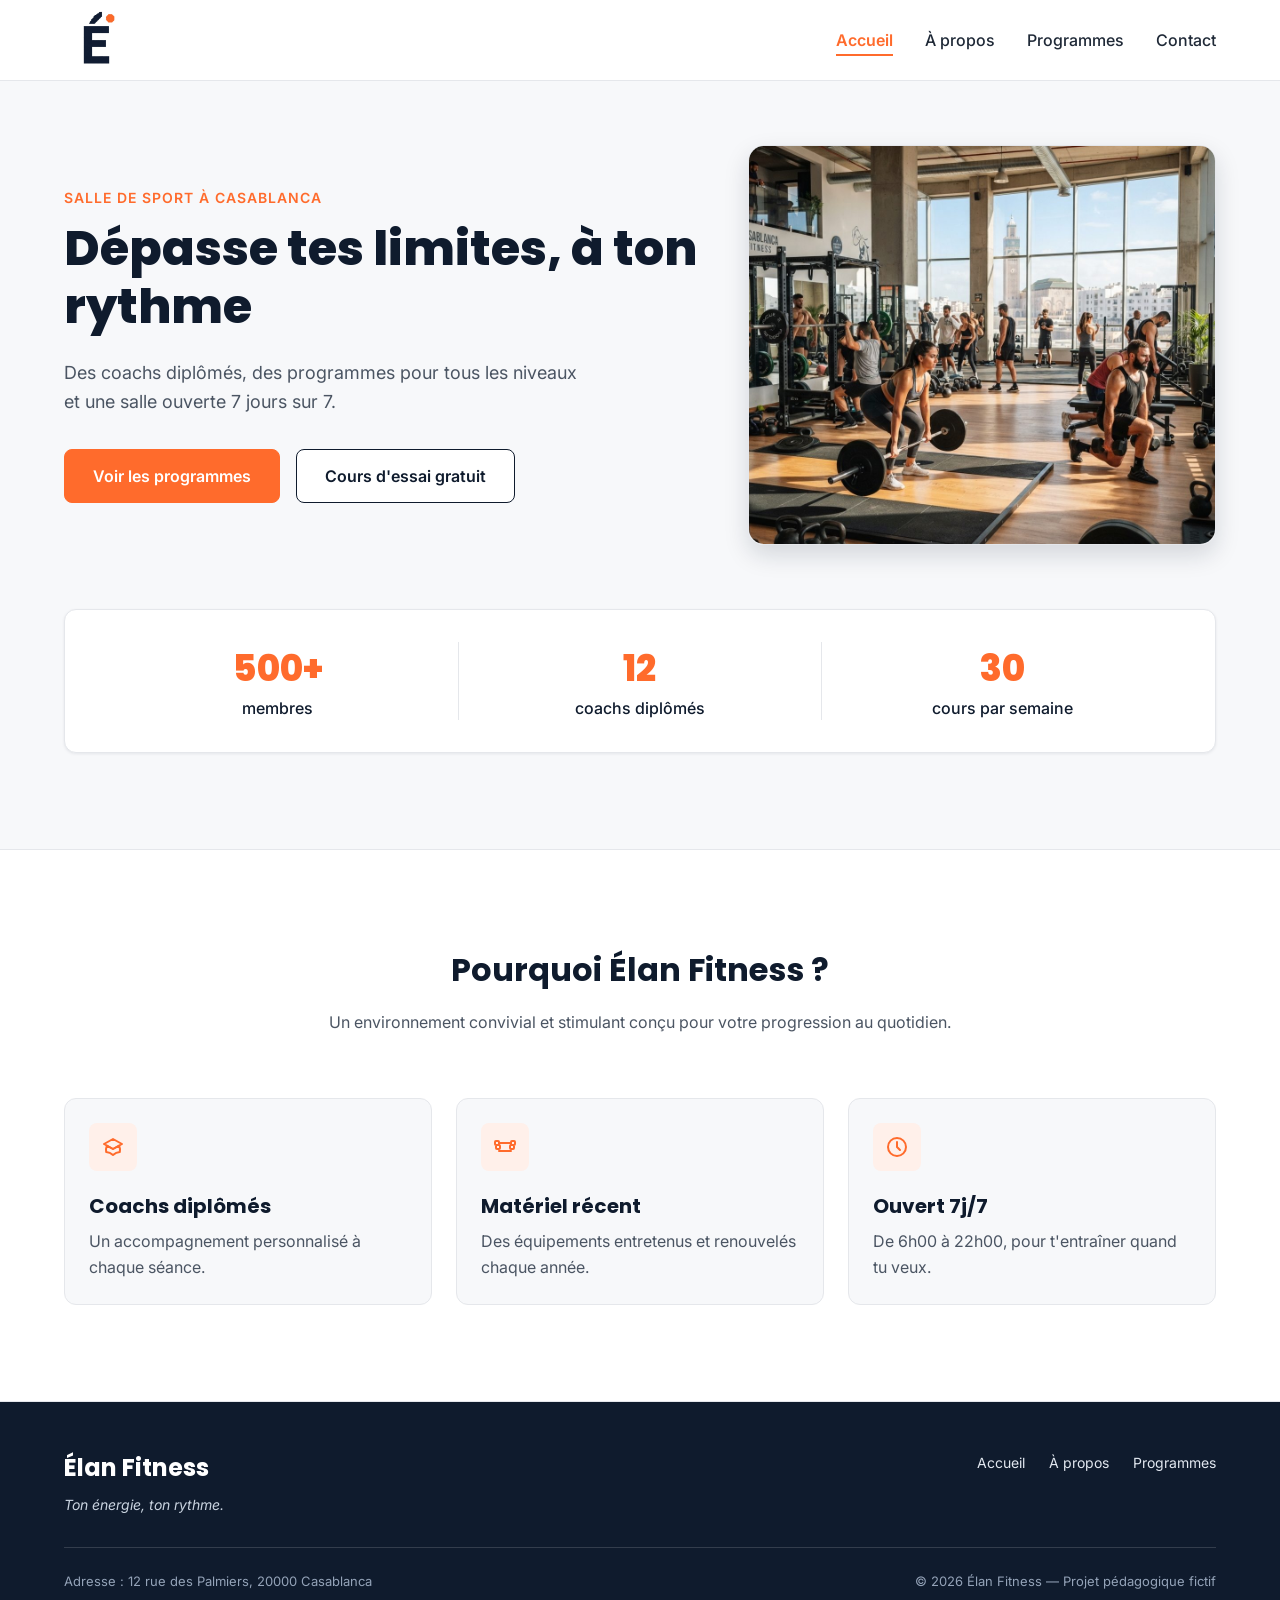
==== index.html @ bad5f0c1 "first project html" ====
<!DOCTYPE html>
<html lang="fr">
<head>
  <meta charset="UTF-8">
  <meta name="viewport" content="width=device-width, initial-scale=1">
  <meta name="description" content="Élan Fitness, salle de sport à Casablanca : musculation, yoga, cardio et boxe fitness avec des coachs diplômés. Réservez votre cours d'essai gratuit.">
  <meta name="keywords" content="salle de sport, Casablanca, fitness, musculation, yoga, cardio, boxe">
  <meta name="author" content="Élan Fitness">

  <!-- favicon -->
  <link rel="apple-touch-icon" sizes="180x180" href="img/favicon/apple-touch-icon.png">
  <link rel="icon" type="image/png" sizes="32x32" href="/img/favicon/favicon-32x32.png">
  <link rel="icon" type="image/png" sizes="16x16" href="img/favicon/favicon-16x16.png">
  <link rel="manifest" href="img/favicon/site.webmanifest">

  <title>Élan Fitness | Salle de sport à Casablanca</title>

  <link rel="preconnect" href="https://fonts.googleapis.com">
  <link rel="preconnect" href="https://fonts.gstatic.com" crossorigin>
  <link href="https://fonts.googleapis.com/css2?family=Inter:wght@400;500;600&family=Poppins:wght@600;700;800&display=swap" rel="stylesheet">

  <link rel="stylesheet" href="style.css">
</head>

<body>

  <header class="en-tete">
    <div class="conteneur en-tete-contenu">
      <a href="index.html" class="logo">
        <img src="img/favicon/android-chrome-512x512.png" alt="Élan Fitness">
      </a>

      <nav aria-label="Navigation principale">
        <ul class="menu">
          <li><a href="index.html" class="lien-actif">Accueil</a></li>
          <li><a href="A propos.html">À propos</a></li>
          <li><a href="programmes.html">Programmes</a></li>
          <li><a href="contact.html">Contact</a></li>
        </ul>
      </nav>
    </div>
  </header>

  <main>

    <section id="accueil" class="hero">
      <div class="conteneur">

        <div class="hero-contenu">
          <div class="hero-texte">
            <p class="sur-titre">Salle de sport à Casablanca</p>
            <h1>Dépasse tes limites, à ton rythme</h1>
            <p class="hero-description">
              Des coachs diplômés, des programmes pour tous les niveaux et une salle ouverte 7 jours sur 7.
            </p>
            <div class="boutons">
              <a href="programmes.html" class="bouton bouton-principal">Voir les programmes</a>
              <a href="contact.html" class="bouton bouton-secondaire">Cours d'essai gratuit</a>
            </div>
          </div>

          <img class="hero-image" src="img/hero.jpg" alt="Des personnes s'entraînent dans une salle de sport lumineuse à Casablanca">
        </div>

        <div class="chiffres">
          <div class="chiffre">
            <p class="chiffre-nombre">500+</p>
            <p>membres</p>
          </div>
          <div class="chiffre">
            <p class="chiffre-nombre">12</p>
            <p>coachs diplômés</p>
          </div>
          <div class="chiffre">
            <p class="chiffre-nombre">30</p>
            <p>cours par semaine</p>
          </div>
        </div>

      </div>
    </section>

    <section class="section section-blanche">
      <div class="conteneur">

        <div class="section-titre">
          <h2>Pourquoi Élan Fitness ?</h2>
          <p>Un environnement convivial et stimulant conçu pour votre progression au quotidien.</p>
        </div>

        <div class="cartes">
          <article class="carte carte-avantage">
            <div class="icone"><img src="img/icone-coach.svg" alt=""></div>
            <h3>Coachs diplômés</h3>
            <p>Un accompagnement personnalisé à chaque séance.</p>
          </article>

          <article class="carte carte-avantage">
            <div class="icone"><img src="img/icone-materiel.svg" alt=""></div>
            <h3>Matériel récent</h3>
            <p>Des équipements entretenus et renouvelés chaque année.</p>
          </article>

          <article class="carte carte-avantage">
            <div class="icone"><img src="img/icone-horloge.svg" alt=""></div>
            <h3>Ouvert 7j/7</h3>
            <p>De 6h00 à 22h00, pour t'entraîner quand tu veux.</p>
          </article>
        </div>

      </div>
    </section>

  </main>

  <footer class="pied-de-page">
    <div class="conteneur">

      <div class="pied-haut">
        <div>
          <p class="logo logo-clair">Élan Fitness</p>
          <p class="slogan">Ton énergie, ton rythme.</p>
        </div>

        <nav aria-label="Navigation du pied de page">
          <ul class="menu menu-pied">
            <li><a href="index.html">Accueil</a></li>
            <li><a href="A propos.html">À propos</a></li>
            <li><a href="programmes.html">Programmes</a></li>
          </ul>
        </nav>
      </div>

      <div class="pied-bas">
        <p>Adresse : 12 rue des Palmiers, 20000 Casablanca</p>
        <p>&copy; 2026 Élan Fitness — Projet pédagogique fictif</p>
      </div>

    </div>
  </footer>

</body>
</html>
---- style.css ----
* {
  box-sizing: border-box;
  margin: 0;
  padding: 0;
}

html {
  scroll-behavior: smooth;
}

body {
  font-family: 'Inter', Arial, sans-serif;
  font-size: 16px;
  line-height: 1.5;
  color: #1F2937;
  background-color: #F7F8FA;
}

h1, h2, h3, h4 {
  font-family: 'Poppins', Arial, sans-serif;
  color: #0F1B2D;
}

a {
  color: inherit;
  text-decoration: none;
}

ul {
  list-style: none;
}

img {
  display: block;
  max-width: 100%;
}

a:focus-visible,
button:focus-visible {
  outline: 3px solid #FF6B2C;
  outline-offset: 2px;
}

.conteneur {
  width: 100%;
  max-width: 1200px;
  margin: 0 auto;
  padding: 0 24px;
}

.section {
  padding: 96px 0;
}

.section-blanche {
  background-color: #FFFFFF;
  border-top: 1px solid #E5E7EB;
  border-bottom: 1px solid #E5E7EB;
}

.section-titre {
  max-width: 640px;
  margin: 0 auto 64px;
  text-align: center;
}

.section-titre h2 {
  font-size: 32px;
  margin-bottom: 16px;
}

.section-titre h3 {
  font-size: 26px;
  margin-bottom: 12px;
}

.section-titre p {
  color: #4B5563;
}

.sur-titre {
  font-size: 14px;
  font-weight: 600;
  color: #FF6B2C;
  text-transform: uppercase;
  letter-spacing: 1px;
  margin-bottom: 12px;
}

.bouton {
  display: inline-block;
  padding: 14px 28px;
  border-radius: 8px;
  font-size: 16px;
  font-weight: 600;
  text-align: center;
  cursor: pointer;
}

.bouton-principal {
  background-color: #FF6B2C;
  border: 1px solid #FF6B2C;
  color: #FFFFFF;
}

.bouton-principal:hover {
  background-color: #F05817;
}

.bouton-secondaire {
  background-color: #FFFFFF;
  border: 1px solid #0F1B2D;
  color: #0F1B2D;
}

.bouton-secondaire:hover {
  background-color: #F3F4F6;
}

.cartes {
  display: flex;
  gap: 24px;
}

.carte {
  flex: 1;
  background-color: #FFFFFF;
  border: 1px solid #E5E7EB;
  border-radius: 12px;
  box-shadow: 0 1px 3px rgba(15, 27, 45, 0.08);
}

.icone {
  width: 48px;
  height: 48px;
  background-color: #FFF0EA;
  border-radius: 8px;
  display: flex;
  align-items: center;
  justify-content: center;
}

.icone img {
  width: 24px;
  height: 24px;
}

.icone-petite {
  width: 32px;
  height: 32px;
  border-radius: 50%;
}

.icone-petite img {
  width: 16px;
  height: 16px;
}

.en-tete {
  position: sticky;
  top: 0;
  z-index: 10;
  background-color: #FFFFFF;
  border-bottom: 1px solid #E5E7EB;
}

.en-tete-contenu {
  height: 80px;
  display: flex;
  align-items: center;
  justify-content: space-between;
}

.logo {
  display: flex;
  align-items: center;
  font-family: 'Poppins', Arial, sans-serif;
  font-size: 24px;
  font-weight: 700;
  color: #0F1B2D;
}


.menu {
  display: flex;
  gap: 32px;
}

.menu a {
  font-weight: 500;
  padding-bottom: 4px;
  border-bottom: 2px solid transparent;
}

.menu a:hover {
  color: #FF6B2C;
}

.menu .lien-actif {
  color: #FF6B2C;
  font-weight: 600;
  border-bottom-color: #FF6B2C;
}

.hero {
  padding: 64px 0 96px;
}

.hero-contenu {
  display: flex;
  align-items: center;
  gap: 32px;
}

.hero-texte {
  flex: 7;
}

.hero-texte h1 {
  font-size: 48px;
  font-weight: 800;
  line-height: 1.2;
  margin-bottom: 24px;
}

.hero-description {
  max-width: 520px;
  font-size: 18px;
  line-height: 1.6;
  color: #4B5563;
  margin-bottom: 32px;
}

.boutons {
  display: flex;
  flex-wrap: wrap;
  gap: 16px;
}

.hero-image {
  flex: 5;
  min-width: 0;
  height: 400px;
  object-fit: cover;
  border-radius: 16px;
  border: 1px solid #E5E7EB;
  box-shadow: 0 10px 25px rgba(15, 27, 45, 0.15);
}

.chiffres {
  display: flex;
  margin-top: 64px;
  padding: 32px;
  background-color: #FFFFFF;
  border: 1px solid #E5E7EB;
  border-radius: 12px;
  box-shadow: 0 1px 3px rgba(15, 27, 45, 0.08);
}

.chiffre {
  flex: 1;
  text-align: center;
  font-weight: 500;
  color: #0F1B2D;
}

.chiffre + .chiffre {
  border-left: 1px solid #E5E7EB;
}

.chiffre-nombre {
  font-family: 'Poppins', Arial, sans-serif;
  font-size: 36px;
  font-weight: 800;
  color: #FF6B2C;
}

.carte-avantage {
  padding: 24px;
  background-color: #F7F8FA;
  box-shadow: none;
}

.carte-avantage .icone {
  margin-bottom: 20px;
}

.carte-avantage h3 {
  font-size: 20px;
  margin-bottom: 8px;
}

.carte-avantage p {
  color: #4B5563;
  line-height: 1.6;
}

.apropos-contenu {
  display: flex;
  align-items: center;
  gap: 64px;
}

.apropos-texte {
  flex: 7;
}

.apropos-texte h2 {
  font-size: 36px;
  line-height: 1.2;
  margin-bottom: 20px;
}

.apropos-texte p {
  color: #4B5563;
  line-height: 1.7;
  margin-bottom: 16px;
}

.valeurs {
  display: flex;
  gap: 16px;
  margin-top: 32px;
}

.valeur {
  flex: 1;
  display: flex;
  align-items: center;
  gap: 12px;
  padding: 12px 16px;
  background-color: #FFFFFF;
  border: 1px solid #E5E7EB;
  border-radius: 12px;
  font-family: 'Poppins', Arial, sans-serif;
  font-size: 14px;
  font-weight: 600;
  color: #0F1B2D;
}

.apropos-image {
  flex: 5;
  min-width: 0;
  height: 360px;
  object-fit: cover;
  border-radius: 16px;
  box-shadow: 0 10px 25px rgba(15, 27, 45, 0.15);
}

.carte-programme {
  display: flex;
  flex-direction: column;
  overflow: hidden;
}

.carte-programme > img {
  width: 100%;
  height: 200px;
  object-fit: cover;
}

.programme-corps {
  flex: 1;
  display: flex;
  flex-direction: column;
  padding: 20px;
}

.programme-corps h3 {
  font-size: 20px;
  margin-bottom: 8px;
}

.programme-corps p {
  font-size: 15px;
  color: #4B5563;
}

.etiquette {
  align-self: flex-start;
  padding: 4px 10px;
  margin-bottom: 12px;
  border-radius: 6px;
  font-size: 12px;
  font-weight: 600;
}

.etiquette-orange {
  background-color: #FFEDE5;
  color: #C2410C;
}

.etiquette-bleue {
  background-color: #DBEAFE;
  color: #1D4ED8;
}

.etiquette-verte {
  background-color: #D1FAE5;
  color: #047857;
}

.programme-corps .duree {
  display: flex;
  align-items: center;
  gap: 8px;
  margin-top: auto;
  padding-top: 16px;
  border-top: 1px solid #E5E7EB;
  font-size: 13px;
  font-weight: 600;
  color: #0F1B2D;
}

.programme-corps h3 + p {
  margin-bottom: 16px;
}

.duree img {
  width: 16px;
  height: 16px;
}

.formules {
  margin-top: 96px;
}

.formule {
  position: relative;
  display: flex;
  flex-direction: column;
  padding: 28px;
}

.formule h4 {
  font-size: 20px;
}

.prix {
  margin: 8px 0 16px;
  font-family: 'Poppins', Arial, sans-serif;
  font-size: 30px;
  font-weight: 800;
  color: #FF6B2C;
}

.prix span {
  font-family: 'Inter', Arial, sans-serif;
  font-size: 16px;
  font-weight: 500;
  color: #4B5563;
}

.prix-note {
  margin: -8px 0 16px;
  font-size: 13px;
  color: #4B5563;
}

.formule-liste {
  flex: 1;
  margin-bottom: 24px;
}

.formule-liste li {
  padding-left: 28px;
  margin-bottom: 12px;
  font-size: 15px;
  background-image: url('img/icone-check.svg');
  background-repeat: no-repeat;
  background-position: left center;
  background-size: 16px;
}

.formule .bouton {
  display: block;
}

.formule-populaire {
  border: 2px solid #FF6B2C;
  box-shadow: 0 10px 25px rgba(255, 107, 44, 0.2);
}

.badge-populaire {
  position: absolute;
  top: -14px;
  left: 50%;
  transform: translateX(-50%);
  padding: 4px 14px;
  background-color: #FF6B2C;
  border-radius: 999px;
  font-size: 12px;
  font-weight: 700;
  text-transform: uppercase;
  color: #FFFFFF;
}

.pied-de-page {
  padding: 48px 0 32px;
  background-color: #0F1B2D;
  color: #FFFFFF;
}

.pied-haut {
  display: flex;
  justify-content: space-between;
  align-items: flex-start;
  padding-bottom: 32px;
  border-bottom: 1px solid rgba(255, 255, 255, 0.15);
}

.logo-clair {
  color: #FFFFFF;
}

.slogan {
  margin-top: 8px;
  font-size: 14px;
  font-style: italic;
  color: #CBD5E1;
}

.menu-pied {
  gap: 24px;
}

.menu-pied a {
  font-size: 14px;
  font-weight: 400;
  color: #E2E8F0;
}

.pied-bas {
  display: flex;
  justify-content: space-between;
  margin-top: 24px;
  font-size: 13px;
  color: #94A3B8;
}
 
/* css for contact page */
.contact {
  padding: 70px 0;
}

.titre {
  text-align: center;
  margin-bottom: 40px;
}

.titre h1 {
  font-size: 40px;
  color: #0F1B2D;
  margin-bottom: 10px;
}

.titre p {
  color: #4B5563;
}

.contact-contenu {
  display: flex;
  gap: 30px;
}

.carte-map {
  flex: 1;
}

.carte-map iframe {
  width: 100%;
  height: 420px;
  border: 0;
  border-radius: 10px;
}

.formulaire {
  flex: 1;
  background: #FFFFFF;
  padding: 30px;
  border-radius: 10px;
  border: 1px solid #E5E7EB;
}

.formulaire h2 {
  margin-bottom: 25px;
  color: #0F1B2D;
}

form {
  display: flex;
  flex-direction: column;
}

label {
  margin-bottom: 6px;
  font-weight: bold;
}

input,
textarea {
  padding: 12px;
  margin-bottom: 18px;
  border: 1px solid #D1D5DB;
  border-radius: 6px;
  font-size: 15px;
}

textarea {
  height: 130px;
  resize: none;
}

button {
  padding: 12px;
  border: none;
  border-radius: 6px;
  background: #FF6B2C;
  color: #FFFFFF;
  font-size: 16px;
  cursor: pointer;
}

button:hover {
  background: #F05817;
}



.logo {
  display: inline-flex;
  align-items: center;
  text-decoration: none;
}

.logo img {
  height: 70px;        
  width: auto;         
  display: block;
}


@media (max-width: 1279px) {
  .hero-texte h1 { font-size: 40px; }
  .apropos-texte h2 { font-size: 32px; }
  .hero-image, .apropos-image { height: 320px; }
}

@media (max-width: 1023px) {
  .en-tete-contenu {
    flex-direction: column;
    padding: 16px 0;
    height: auto;
    gap: 12px;
  }
  .menu { gap: 20px; flex-wrap: wrap; justify-content: center; }

  .hero-contenu { flex-direction: column; text-align: center; }
  .hero-texte h1 { font-size: 36px; }
  .hero-description { margin: auto; }
  .boutons { justify-content: center; }
  .hero-image { width: 100%; height: 300px; }

  .cartes { flex-wrap: wrap; }
  .carte { flex: 1 1 calc(50% - 12px); }

  .apropos-contenu { flex-direction: column; gap: 40px; }
  .apropos-image { width: 100%; height: 300px; }
  .valeurs { flex-wrap: wrap; }
  .valeur { flex: 1 1 calc(50% - 8px); }

  .contact-contenu { flex-direction: column; }
  .carte-map iframe { height: 320px; }

  .section { padding: 64px 0; }
  .chiffres { flex-wrap: wrap; gap: 24px; }
  .chiffre + .chiffre { border-left: none; }

  .pied-haut { flex-direction: column; gap: 24px; }
  .pied-bas { flex-direction: column; gap: 8px; text-align: center; }
}

@media (max-width: 767px) {
  .conteneur { padding: 0 16px; }

  .logo { font-size: 20px; }
  .menu { gap: 14px; }
  .menu a { font-size: 14px; }

  .section-titre h2 { font-size: 24px; }
  .section-titre h3 { font-size: 20px; }

  .hero-texte h1 { font-size: 28px; }
  .hero-description { font-size: 16px; }
  .hero-image { height: 220px; }

  .boutons { flex-direction: column; }
  .bouton { width: 100%; padding: 12px 20px; font-size: 14px; }

  .chiffres { flex-direction: column; gap: 20px; }
  .chiffre-nombre { font-size: 28px; }

  .cartes { flex-direction: column; gap: 16px; }
  .carte { flex: 1 1 100%; }

  .apropos-texte h2 { font-size: 24px; }
  .apropos-image { height: 220px; }
  .valeurs { flex-direction: column; gap: 12px; }

  .carte-programme > img { height: 180px; }
  .prix { font-size: 24px; }

  .titre h1 { font-size: 28px; }
  .carte-map iframe { height: 260px; }
  .formulaire { padding: 20px; }

  .section { padding: 48px 0; }
  .pied-de-page { padding: 32px 0 24px; }
  .menu-pied { gap: 16px; flex-wrap: wrap; }
  .pied-bas { font-size: 12px; }
}
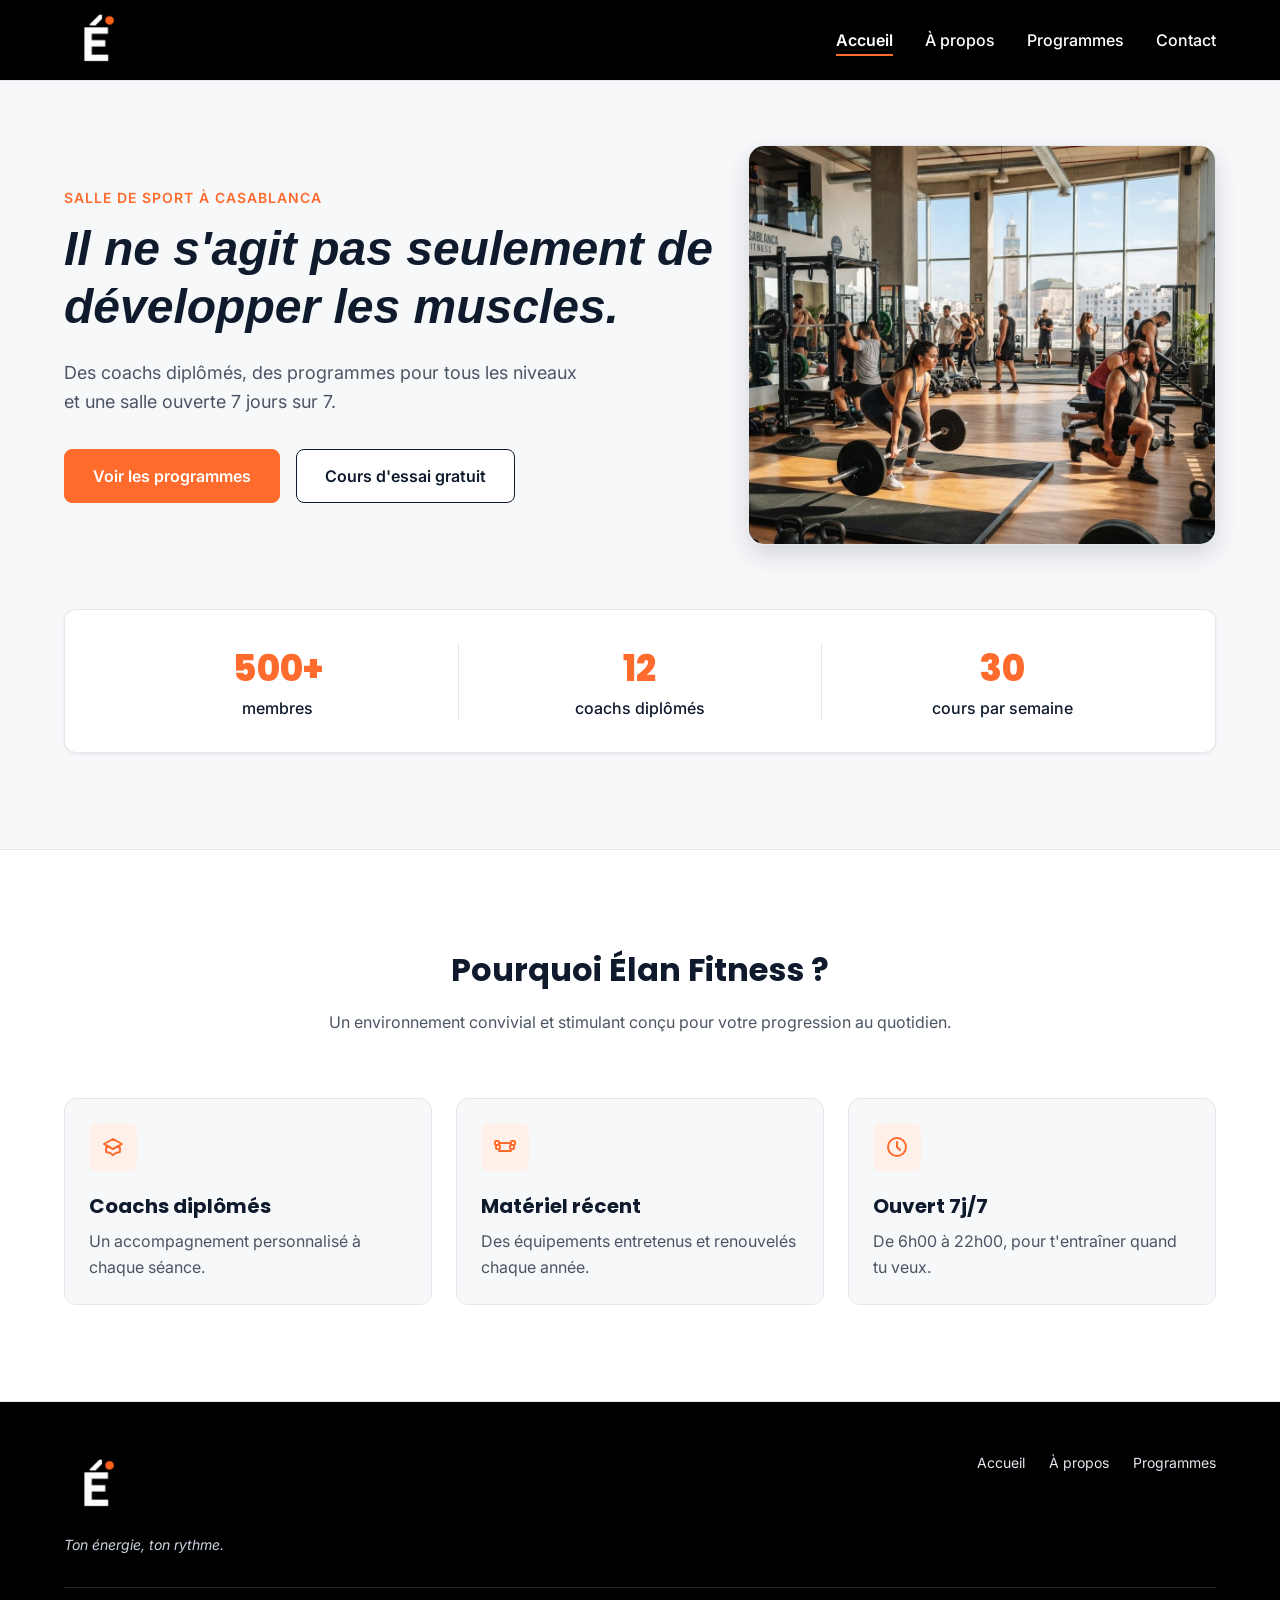
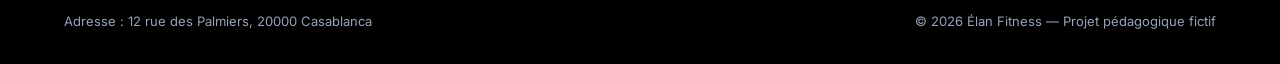
==== commit 10359fd3: "updated style" ====
--- a/index.html
+++ b/index.html
@@ -27,13 +27,13 @@
   <header class="en-tete">
     <div class="conteneur en-tete-contenu">
       <a href="index.html" class="logo">
-        <img src="img/favicon/android-chrome-512x512.png" alt="Élan Fitness">
+        <img src="img/logo.png" alt="Élan Fitness">
       </a>
 
       <nav aria-label="Navigation principale">
         <ul class="menu">
           <li><a href="index.html" class="lien-actif">Accueil</a></li>
-          <li><a href="A propos.html">À propos</a></li>
+          <li><a href="a-propos.html">À propos</a></li>
           <li><a href="programmes.html">Programmes</a></li>
           <li><a href="contact.html">Contact</a></li>
         </ul>
@@ -49,7 +49,7 @@
         <div class="hero-contenu">
           <div class="hero-texte">
             <p class="sur-titre">Salle de sport à Casablanca</p>
-            <h1>Dépasse tes limites, à ton rythme</h1>
+            <h1><em>Il ne s'agit pas seulement de développer les muscles.</em></h1>
             <p class="hero-description">
               Des coachs diplômés, des programmes pour tous les niveaux et une salle ouverte 7 jours sur 7.
             </p>
@@ -118,14 +118,14 @@
 
       <div class="pied-haut">
         <div>
-          <p class="logo logo-clair">Élan Fitness</p>
+          <p class="logo logo-clair"><img src="img/logo.png" alt="Élan Fitness"></p>
           <p class="slogan">Ton énergie, ton rythme.</p>
         </div>
 
         <nav aria-label="Navigation du pied de page">
           <ul class="menu menu-pied">
             <li><a href="index.html">Accueil</a></li>
-            <li><a href="A propos.html">À propos</a></li>
+            <li><a href="a-propos.html">À propos</a></li>
             <li><a href="programmes.html">Programmes</a></li>
           </ul>
         </nav>
--- a/style.css
+++ b/style.css
@@ -160,7 +160,7 @@
   position: sticky;
   top: 0;
   z-index: 10;
-  background-color: #FFFFFF;
+  background-color: #000000;
   border-bottom: 1px solid #E5E7EB;
 }
 
@@ -190,6 +190,7 @@
   font-weight: 500;
   padding-bottom: 4px;
   border-bottom: 2px solid transparent;
+  color: #FFFFFF;
 }
 
 .menu a:hover {
@@ -197,7 +198,7 @@
 }
 
 .menu .lien-actif {
-  color: #FF6B2C;
+  color: #FFFFFF;
   font-weight: 600;
   border-bottom-color: #FF6B2C;
 }
@@ -205,6 +206,8 @@
 .hero {
   padding: 64px 0 96px;
 }
+
+
 
 .hero-contenu {
   display: flex;
@@ -497,7 +500,7 @@
 
 .pied-de-page {
   padding: 48px 0 32px;
-  background-color: #0F1B2D;
+  background-color: #000000;
   color: #FFFFFF;
 }
 
@@ -639,83 +642,3 @@
   display: block;
 }
 
-
-@media (max-width: 1279px) {
-  .hero-texte h1 { font-size: 40px; }
-  .apropos-texte h2 { font-size: 32px; }
-  .hero-image, .apropos-image { height: 320px; }
-}
-
-@media (max-width: 1023px) {
-  .en-tete-contenu {
-    flex-direction: column;
-    padding: 16px 0;
-    height: auto;
-    gap: 12px;
-  }
-  .menu { gap: 20px; flex-wrap: wrap; justify-content: center; }
-
-  .hero-contenu { flex-direction: column; text-align: center; }
-  .hero-texte h1 { font-size: 36px; }
-  .hero-description { margin: auto; }
-  .boutons { justify-content: center; }
-  .hero-image { width: 100%; height: 300px; }
-
-  .cartes { flex-wrap: wrap; }
-  .carte { flex: 1 1 calc(50% - 12px); }
-
-  .apropos-contenu { flex-direction: column; gap: 40px; }
-  .apropos-image { width: 100%; height: 300px; }
-  .valeurs { flex-wrap: wrap; }
-  .valeur { flex: 1 1 calc(50% - 8px); }
-
-  .contact-contenu { flex-direction: column; }
-  .carte-map iframe { height: 320px; }
-
-  .section { padding: 64px 0; }
-  .chiffres { flex-wrap: wrap; gap: 24px; }
-  .chiffre + .chiffre { border-left: none; }
-
-  .pied-haut { flex-direction: column; gap: 24px; }
-  .pied-bas { flex-direction: column; gap: 8px; text-align: center; }
-}
-
-@media (max-width: 767px) {
-  .conteneur { padding: 0 16px; }
-
-  .logo { font-size: 20px; }
-  .menu { gap: 14px; }
-  .menu a { font-size: 14px; }
-
-  .section-titre h2 { font-size: 24px; }
-  .section-titre h3 { font-size: 20px; }
-
-  .hero-texte h1 { font-size: 28px; }
-  .hero-description { font-size: 16px; }
-  .hero-image { height: 220px; }
-
-  .boutons { flex-direction: column; }
-  .bouton { width: 100%; padding: 12px 20px; font-size: 14px; }
-
-  .chiffres { flex-direction: column; gap: 20px; }
-  .chiffre-nombre { font-size: 28px; }
-
-  .cartes { flex-direction: column; gap: 16px; }
-  .carte { flex: 1 1 100%; }
-
-  .apropos-texte h2 { font-size: 24px; }
-  .apropos-image { height: 220px; }
-  .valeurs { flex-direction: column; gap: 12px; }
-
-  .carte-programme > img { height: 180px; }
-  .prix { font-size: 24px; }
-
-  .titre h1 { font-size: 28px; }
-  .carte-map iframe { height: 260px; }
-  .formulaire { padding: 20px; }
-
-  .section { padding: 48px 0; }
-  .pied-de-page { padding: 32px 0 24px; }
-  .menu-pied { gap: 16px; flex-wrap: wrap; }
-  .pied-bas { font-size: 12px; }
-}
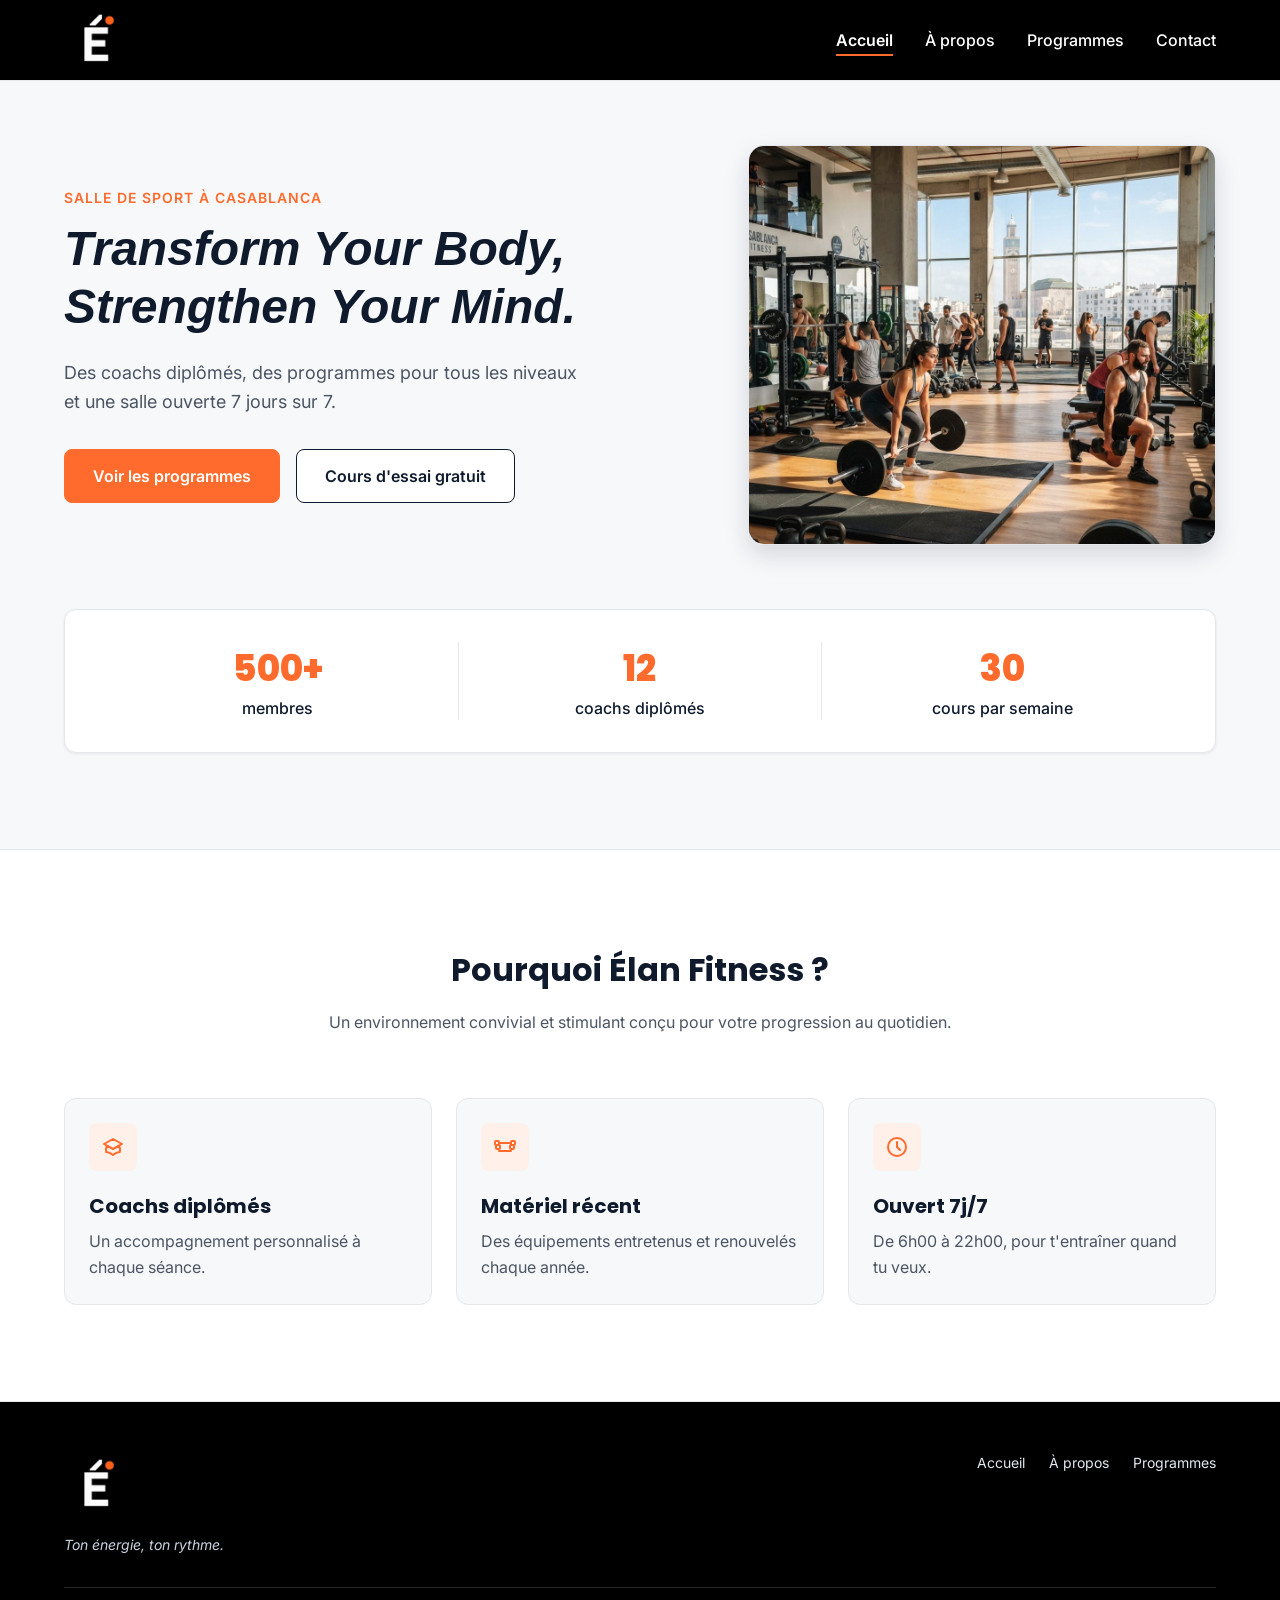
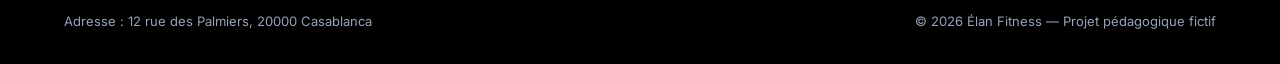
==== commit 50382ec3: "update index.html" ====
--- a/index.html
+++ b/index.html
@@ -49,7 +49,7 @@
         <div class="hero-contenu">
           <div class="hero-texte">
             <p class="sur-titre">Salle de sport à Casablanca</p>
-            <h1><em>Il ne s'agit pas seulement de développer les muscles.</em></h1>
+            <h1><em>Transform Your Body, Strengthen Your Mind.</em></h1>
             <p class="hero-description">
               Des coachs diplômés, des programmes pour tous les niveaux et une salle ouverte 7 jours sur 7.
             </p>
